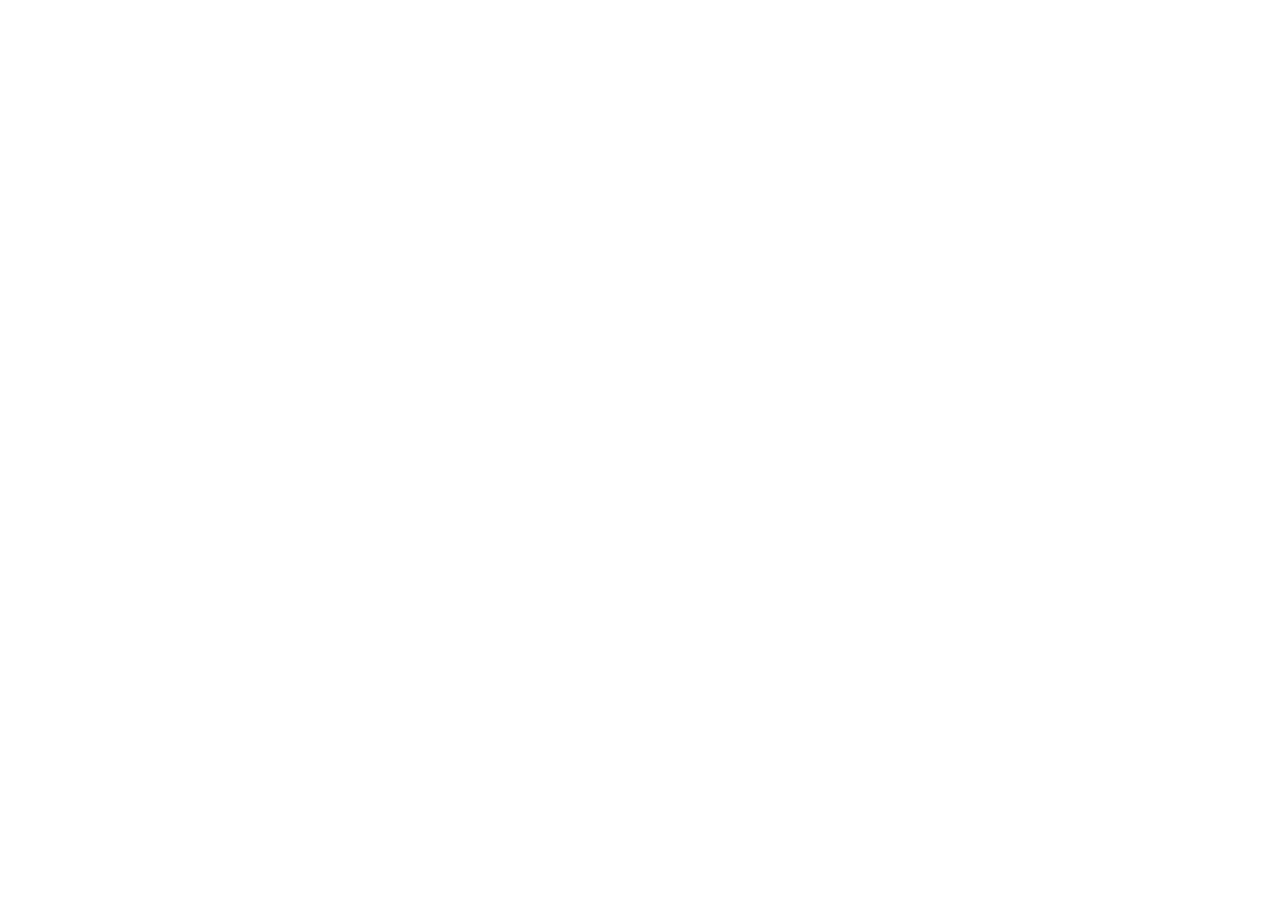
==== JessesMusicEmporium/index.html @ 9077f3dd "Version1" ====
<!DOCTYPE html>
<html lang="en">
<head>
    <meta charset="UTF-8">
    <meta name="viewport" content="width=device-width, initial-scale=1.0">
    <title>Home - Jesses Music Emporium</title>
</head>
<body>


</body>
</html>
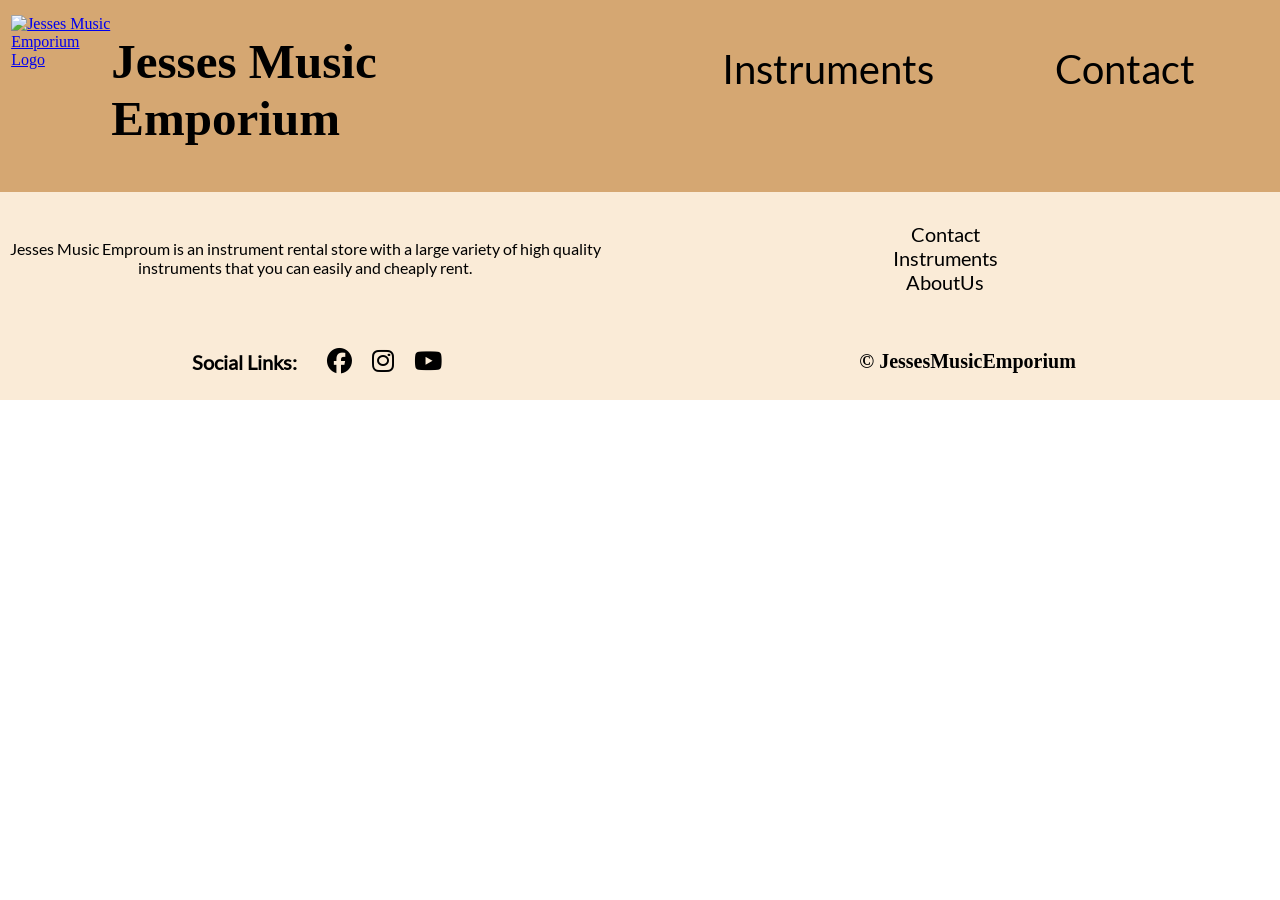
==== commit a7da1785: "V2 This version includes main content like Header and Footer on all pages." ====
--- a/JessesMusicEmporium/index.html
+++ b/JessesMusicEmporium/index.html
@@ -4,9 +4,65 @@
     <meta charset="UTF-8">
     <meta name="viewport" content="width=device-width, initial-scale=1.0">
     <title>Home - Jesses Music Emporium</title>
+    <link rel="stylesheet" href="styles.css">
+    <link rel="stylesheet" href="https://cdnjs.cloudflare.com/ajax/libs/font-awesome/6.5.1/css/all.min.css">
 </head>
 <body>
+    <header>
+        <div class="container">
+            <div class="logo">
+                <a href="index.html">
+                     <img href="index.html" class="logoImg" src="/Images/jmLogo.png" alt="Jesses Music Emporium Logo">
+                </a>
+            </div>
+            <div class="title">
+                <h1 class="titleText">Jesses Music Emporium</h1>
+            </div>
+            <div class="nav">
+                <a class="instrumentsBTN" href="instruments.html">Instruments</a>
+                <a class="contactBTN" href="contact.html">Contact</a>
+            </div>
+        </div>
+    </header>
+    
 
 
+
+
+
+
+
+
+    <footer>
+        <div class="UpperAreaFooter">
+            <div class="FooterBlurb">
+                <h4 class="FooterBlurbText">
+                    Jesses Music Emproum is an instrument rental store with a large variety of high quality instruments that you can easily and cheaply rent.
+                </h4>
+            </div>
+            <div class="PageLinks">
+                <a href="#" class="ContactFooter">Contact</a>
+                <a href="#" class="InstrumentsFooter">Instruments</a>
+                <a href="#" class="AboutusFooter">AboutUs</a>
+            </div>
+        </div>
+        <div class="LowerAreaFooter">
+            <div class="SocialIcons">
+                <h3 class="SocialLinksText">Social Links: </h3>
+                <a href="#" aria-label="Facebook">
+                    <i class="fa-brands fa-facebook"></i>
+                </a>
+                <a href="#" aria-label="Instagram">
+                    <i class="fa-brands fa-instagram"></i>
+                </a>
+                <a href="#" aria-label="Youtube">
+                    <i class="fa-brands fa-youtube"></i>
+                </a>
+            </div>
+            <div class="Copyright">
+                <h4 class="copyrightText">&copy; JessesMusicEmporium</h4>
+            </div>
+        </div>
+    </footer>
 </body>
 </html>
--- a/JessesMusicEmporium/styles.css
+++ b/JessesMusicEmporium/styles.css
@@ -0,0 +1,196 @@
+/* I am importing my own font that I used in my design tiles, I need a regular and bold version */
+
+@font-face {
+  font-family: 'latoRegular';
+  src: url('Fonts/Lato/Lato-Regular.ttf') format('truetype');
+  font-weight: normal;
+  font-style: normal;
+  font-display: swap;
+}
+@font-face {
+  font-family: 'latoBold';
+  src: url('/Fonts/Lato/Lato-Bold.ttf') format('truetype');
+  font-weight: bold;
+  font-style: normal;
+  font-display: swap;
+}
+
+body {
+    border: none;
+    margin: 0;
+    padding: 0;
+}
+
+.container {
+    background-color: #d5a772;
+    display: flex;
+    flex-direction: row;
+}
+
+.logo {
+    display: flex;
+   /* outline: 2px;
+    outline-style: solid;*/
+    width: 10%;
+    height: 100%;
+}
+
+.logoImg {
+    width:auto;
+    height:109px;
+    vertical-align: bottom;
+    padding-left: 10%;
+    padding-top: 15px;
+}
+
+.title {
+    display: flex;
+    /* outline: 2px;
+    outline-style: solid;*/
+    width: 45%;
+    height: 100%;
+}
+
+.titleText {
+    color: hwb(0 0% 100%);
+    font-family: latoBold;
+    font-weight: bold;
+    font-size: 49px;
+    margin-bottom: 45px;
+}
+
+.nav {
+    display: flex;
+    /*outline: 2px;
+    outline-style: solid; */
+    width: 60%;
+    height: 100%;
+}
+
+.instrumentsBTN {
+    vertical-align: middle;
+    font-family: latoRegular;
+    text-decoration: none;
+    color: black;
+    font-size: 40px;
+    margin-top: 35px;
+	margin-bottom: 0px;
+    margin-left: 15%;
+    padding: 10px;
+}
+
+.contactBTN {
+    vertical-align: middle;
+    font-family: latoRegular;
+    text-decoration: none;
+    color: black;
+    font-size: 40px;
+    margin-top: 35px;
+	margin-bottom: 0px;
+    margin-left: 15%;
+    padding: 10px;
+}
+
+.instrumentsBTN:hover {
+    background-color:#ab8c69;
+    border-radius: 5px;
+    padding: 10px;
+}
+
+.contactBTN:hover {
+    background-color:#ab8c69;
+    border-radius: 5px;
+    padding: 10px;
+}
+
+
+
+footer {
+    background-color: antiquewhite;
+}
+
+.UpperAreaFooter {
+    display: flex;
+    flex-direction: row;
+}
+
+.LowerAreaFooter {
+    display: flex;
+    flex-direction: row;
+}
+
+.SocialIcons {
+    display: flex;
+    width: 50%;
+    flex-direction: row;
+    vertical-align: middle;
+    padding-left: 15%;
+}
+
+.PageLinks {
+    display: flex;
+    width:  50%;
+    flex-direction: column;
+    align-items: center;
+    margin: 30px;
+}
+
+.PageLinks a {
+    text-decoration: none;
+    color: black;
+    font-family: latoRegular;
+    font-size: 20px;
+}
+
+.PageLinks a:hover {
+    font-size: 25px;
+    font-weight: bold;
+}
+
+.Copyright {
+    display: flex;
+    width: 50%;
+    padding-right: 10%;
+}
+
+.FooterBlurb {
+    display: flex;
+    width: 50%;
+}
+
+.copyrightText {
+    font-family: latoBold;
+    margin-left: 39%;
+    text-align: center;
+    font-size: 20px;
+}
+
+.FooterBlurbText {
+    font-family: latoRegular;
+    font-weight: 50;
+    text-align: left;
+    margin: auto;
+    text-align: center;
+}
+
+.SocialIcons a {
+    font-size: 25px;
+    color: black;
+    margin-top: auto;
+    margin-bottom: auto;
+    margin-left: 10px;
+    margin-right: 10px;
+}
+
+.SocialIcons a:hover {
+    font-size: 30px;
+    color: rgb(51, 51, 51);
+}
+
+.SocialLinksText {
+    font-family: latoRegular;
+    font-size: 20px;
+    margin-top: auto;
+    margin-bottom: auto;
+    margin-right: 20px;
+}
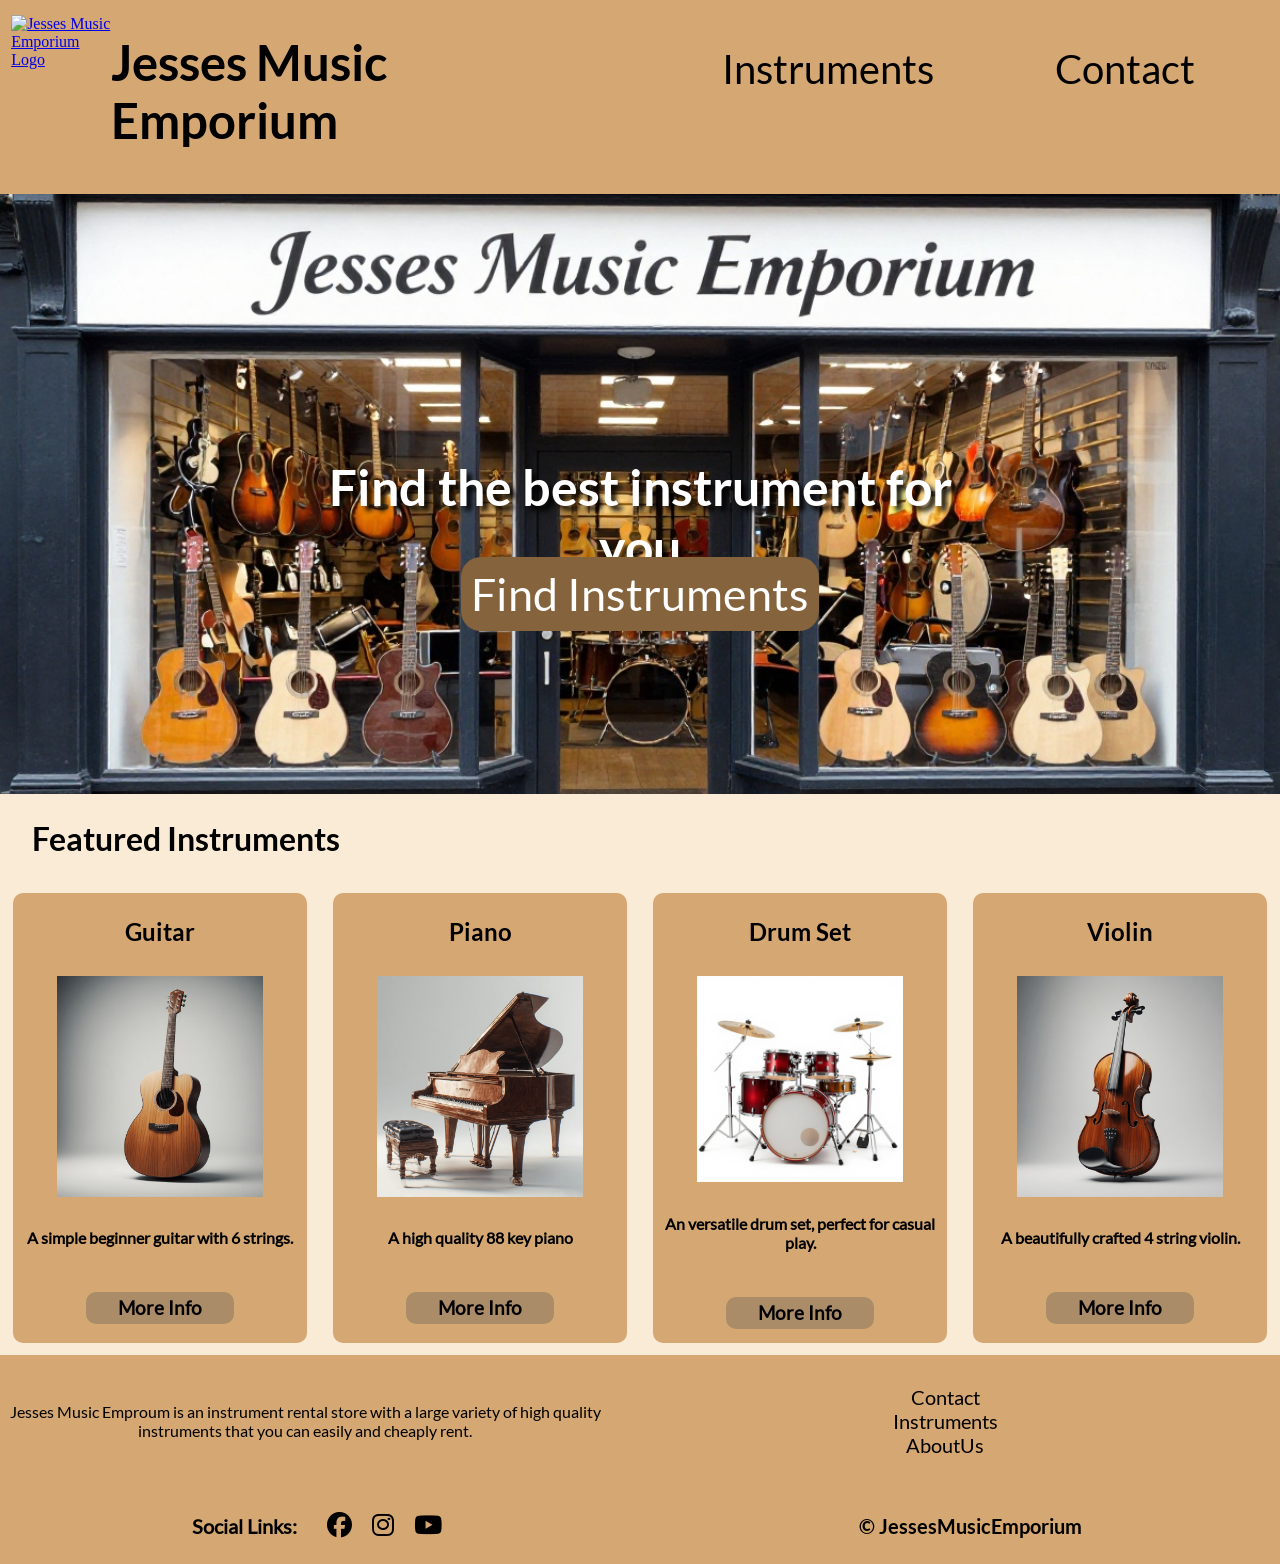
==== commit 972ff275: "V4" ====
--- a/JessesMusicEmporium/index.html
+++ b/JessesMusicEmporium/index.html
@@ -8,11 +8,11 @@
     <link rel="stylesheet" href="https://cdnjs.cloudflare.com/ajax/libs/font-awesome/6.5.1/css/all.min.css">
 </head>
 <body>
-    <header>
+    <header class="head">
         <div class="container">
             <div class="logo">
                 <a href="index.html">
-                     <img href="index.html" class="logoImg" src="/Images/jmLogo.png" alt="Jesses Music Emporium Logo">
+                     <img href="index.html" class="logoImg" src="/Images/jmLogo.svg" alt="Jesses Music Emporium Logo">
                 </a>
             </div>
             <div class="title">
@@ -25,9 +25,50 @@
         </div>
     </header>
     
+    <div class="hero-Section">
+        <img class="Hero-StoreImg" src="Images/storeFront.jpg" alt="StoreImg">
+        <h1 class="Hero-Text">Find the best instrument for you</h1>
+        <a href="instruments.html">
+            <h2 class="Hero-Button">Find Instruments</h2>
+        </a>
 
+    </div>
 
-
+    <h1 class="Featured-Head">Featured Instruments</h1>
+    <div class="FeaturedInstruments">
+        <div class="Product">
+            <h2 class="ProductTitle">Guitar</h2>
+            <img class="ProductImg" src="/Images/Guitar.png" alt="Guitar Image">
+            <h4 class="ProductBlurb">A simple beginner guitar with 6 strings.</h4>
+            <a class="ProductLink" href="contact.html">
+                <h3 class="ProductLinkText">More Info</h3>
+            </a>
+        </div>
+        <div class="Product">
+            <h2 class="ProductTitle">Piano</h2>
+            <img class="ProductImg" src="/Images/Piano.png" alt="Piano Image">
+            <h4 class="ProductBlurb">A high quality 88 key piano</h4>
+            <a class="ProductLink" href="contact.html">
+                <h3 class="ProductLinkText">More Info</h3>
+            </a>
+        </div>
+        <div class="Product">
+            <h2 class="ProductTitle">Drum Set</h2>
+            <img class="ProductImg" src="/Images/Dums.jpg" alt="Drums Image">
+            <h4 class="ProductBlurb">An versatile drum set, perfect for casual play.</h4>
+            <a class="ProductLink" href="contact.html">
+                <h3 class="ProductLinkText">More Info</h3>
+            </a>
+        </div>
+        <div class="Product">
+            <h2 class="ProductTitle">Violin</h2>
+            <img class="ProductImg" src="Images/Violin.png" alt="Violin Image">
+            <h4 class="ProductBlurb">A beautifully crafted 4 string violin.</h4>
+            <a class="ProductLink" href="contact.html">
+                <h3 class="ProductLinkText">More Info</h3>
+            </a>
+        </div>
+    </div>
 
 
 
@@ -41,9 +82,9 @@
                 </h4>
             </div>
             <div class="PageLinks">
-                <a href="#" class="ContactFooter">Contact</a>
-                <a href="#" class="InstrumentsFooter">Instruments</a>
-                <a href="#" class="AboutusFooter">AboutUs</a>
+                <a href="contact.html" class="ContactFooter">Contact</a>
+                <a href="instruments.html" class="InstrumentsFooter">Instruments</a>
+                <a href="aboutus.html" class="AboutusFooter">AboutUs</a>
             </div>
         </div>
         <div class="LowerAreaFooter">
--- a/JessesMusicEmporium/styles.css
+++ b/JessesMusicEmporium/styles.css
@@ -15,10 +15,17 @@
   font-display: swap;
 }
 
+/* Header CSS */
+
 body {
     border: none;
     margin: 0;
     padding: 0;
+    background-color: antiquewhite;
+}
+
+.head {
+    background-color: #d5a772;
 }
 
 .container {
@@ -104,9 +111,60 @@
 }
 
 
+/* Index Page CSS */
+
+.hero-Section {
+    position: relative;
+    text-align: center;
+}
+
+.Hero-StoreImg {
+    width: 100%;
+    height: 600px;
+    object-fit: cover;
+    object-position: center;
+}
+
+.Hero-Text {
+    position: absolute;
+    top:40%;
+    left:50%;
+    transform: translate(-50%, -10%);
+
+    font-size: 50px;
+    font-family: latoBold;
+    color: white;
+    z-index: 1;
+    text-shadow: 5px 5px 5px rgba(0, 0, 0, 0.95);
+}
+
+.Hero-Button {
+    position: absolute;
+    top:60%;
+    left:50%;
+    transform: translate(-50%, -50%);
+
+    font-size: 45px;
+    font-family: latoRegular;
+    font-weight: 50;
+    color: white;
+    z-index: 1;
+
+    background-color: #85633c;
+    padding: 10px;
+    border-radius: 20px;
+}
+
+.Hero-Button:hover {
+    font-size: 50px;
+    background-color: #6f5231;
+}
+
+
+/* Footer CSS */
 
 footer {
-    background-color: antiquewhite;
+    background-color: #d5a772;
 }
 
 .UpperAreaFooter {
@@ -193,4 +251,188 @@
     margin-top: auto;
     margin-bottom: auto;
     margin-right: 20px;
+}
+
+/* Featured Instruments */
+
+.Featured-Head {
+    font-family: latoBold;
+    padding-left: 2.5%;
+}
+
+.FeaturedInstruments {
+    display: flex;
+    flex-direction: row;
+}
+
+
+
+/* Product Css */
+
+.Product {
+    background-color: #d5a772;
+    border-radius: 10px;
+    width: 25%;
+    height: 450px;
+    margin: 1%;
+    display: flex;
+    flex-direction: column;
+    text-align: center;
+
+}
+
+.ProductTitle {
+    font-family: latoBold;
+    padding: 5px;
+}
+
+.ProductImg{
+    height: 50%;
+    width: auto;
+    padding: 5px;
+    padding-left: 15%;
+    padding-right: 15%;
+    aspect-ratio: 1/1;
+    object-fit: cover;
+
+}
+
+.ProductLink {
+    text-decoration: none;
+}
+
+.ProductBlurb {
+    font-family: latoRegular;
+    padding: 5px;
+    text-decoration: none;
+}
+
+.ProductLinkText {
+    font-family: latoRegular;
+    padding: 5px;
+    background-color: #ab8c69;
+    color: black;
+    text-decoration: none;
+    margin-left: 25%;
+    margin-right: 25%;
+    border-radius: 10px;
+}
+
+.ProductLinkText:hover {
+    font-family: latoRegular;
+    padding: 5px;
+    background-color: #6f5231;
+    color: black;
+    text-decoration: none;
+    margin-left: 25%;
+    margin-right: 25%;
+    border-radius: 10px;
+}
+
+
+/* Form Css */
+
+.FORM {
+    display: flex;
+    flex-direction: column;
+    margin-left: 35%;
+    margin-right: 35%;
+}
+
+
+.FORMtitle {
+    margin-top: 1%;
+    margin-bottom: 1%;
+    text-align: center;
+    font-family: latoRegular;
+
+}
+
+.FORMname {
+    margin-top: 1%;
+    margin-bottom: 1%;
+    text-align: center;
+    font-family: latoRegular;
+    font-weight: 50;
+    font-size: 20px;
+}
+
+.FORMsurname {
+    margin-top: 1%;
+    margin-bottom: 1%;
+    text-align: center;
+    font-family: latoRegular;
+    font-weight: 50;
+    font-size: 20px;
+}
+
+.FORMemail {
+    margin-top: 1%;
+    margin-bottom: 1%;
+    text-align: center;
+    font-family: latoRegular;
+    font-weight: 50;
+    font-size: 20px;
+}
+
+.FORMmsg {
+    margin-top: 1%;
+    margin-bottom: 1%;
+    text-align: center;
+    font-family: latoRegular;
+    font-weight: 50;
+    font-size: 20px;
+}
+
+.FORMsbmt {
+    margin-top: 1%;
+    margin-bottom: 10%;
+    text-align: center;
+    font-family: latoBold;
+    background-color: #8bc896;
+    font-size: 25px;
+}
+
+.FORMsbmt:hover {
+    background-color: #5d9d68;
+    cursor: pointer;
+}
+
+
+.AboutUsBody {
+    width: 75%;
+    align-items: center;
+    aspect-ratio: 1/0.35;
+    background-color: #d5a772;
+    margin-left: 12.5%;
+    margin-right: 12.5%;
+    margin-top: 2.5%;
+    margin-bottom: 2.5%;
+}
+
+.AboutUsTitle {
+    font-family: latoRegular;
+    text-align: center;
+    padding-top: 1%;
+}
+
+.AboutUsMain {
+    font-family: latoRegular;
+    font-size: 22.5px;
+    font-weight: 50;
+    text-align: center;
+    padding-left: 20%;
+    padding-right: 20%;
+}
+
+.AboutUsSL {
+    font-family: latoRegular;
+    text-align: center;
+    padding-top: 1%;
+}
+
+.MapEmbed {
+    padding-left: 25%;
+    padding-right: 25%;
+    width: 50%;
 }
